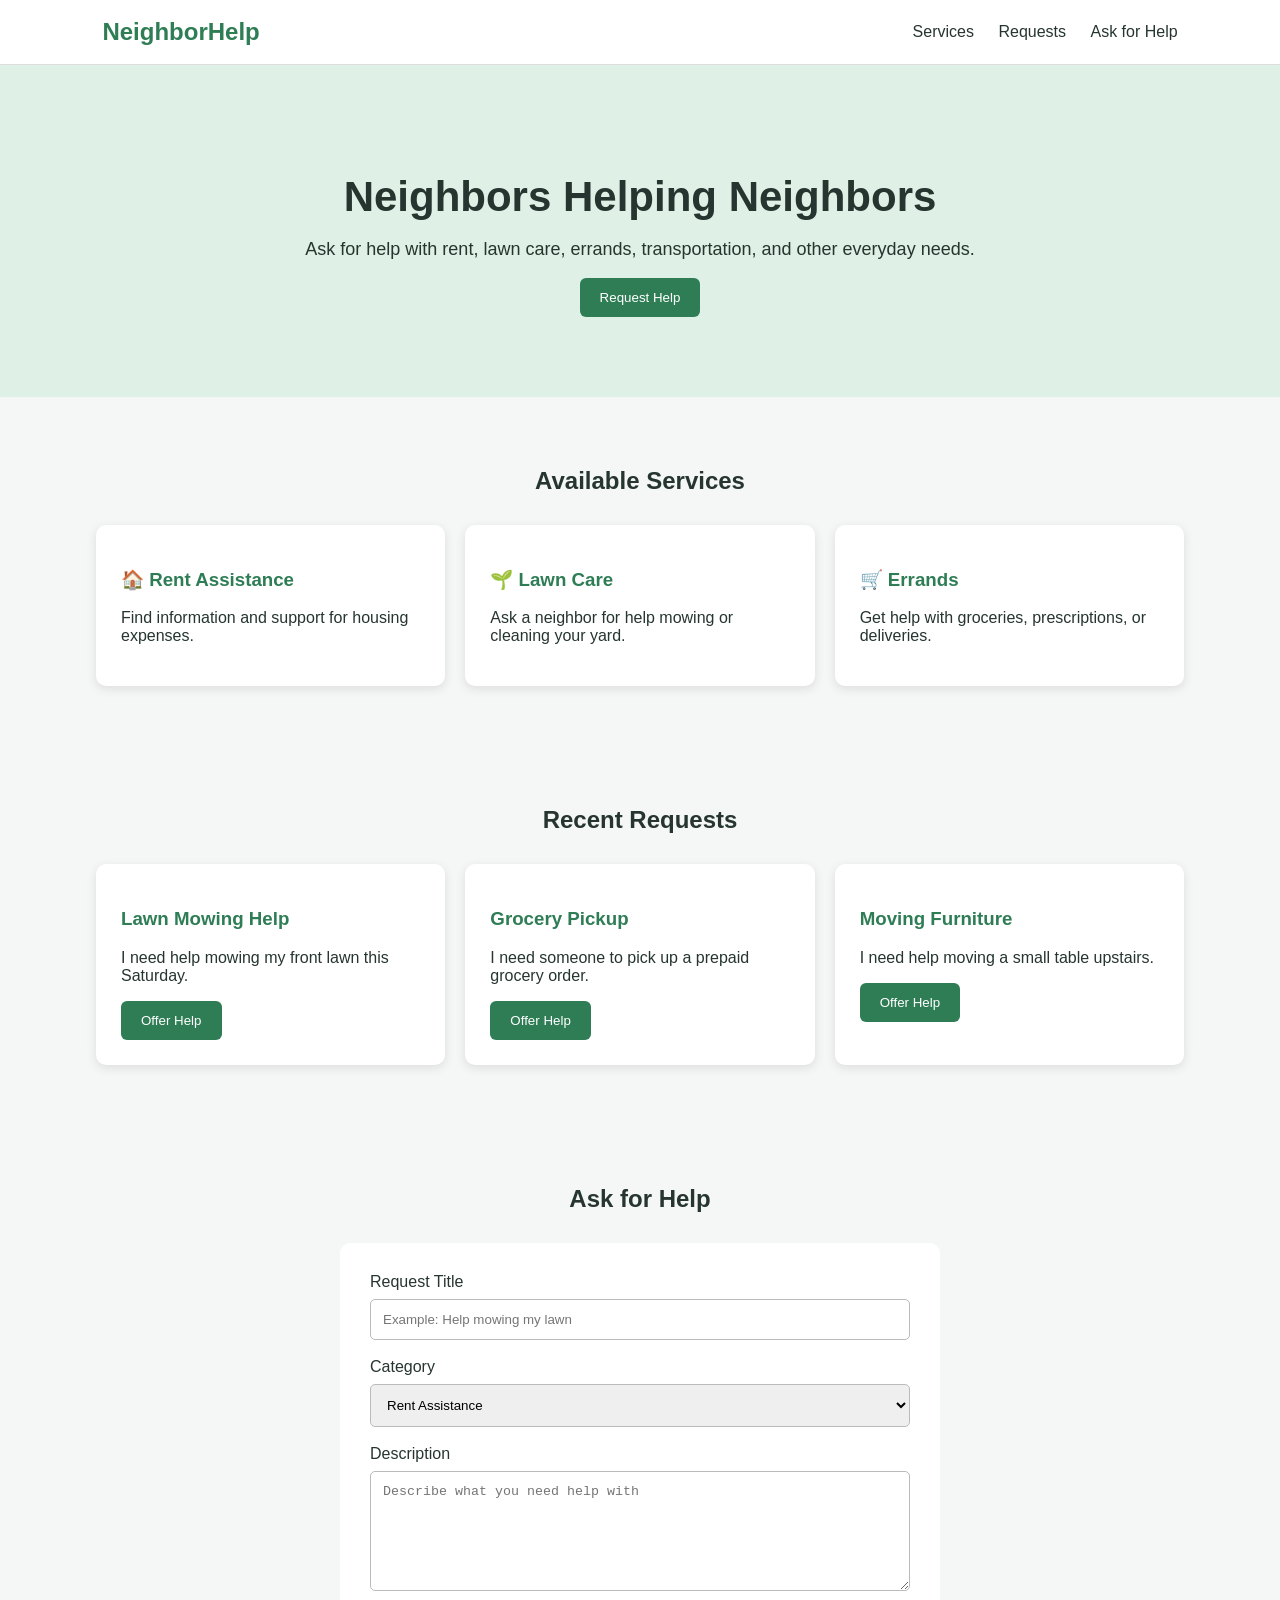
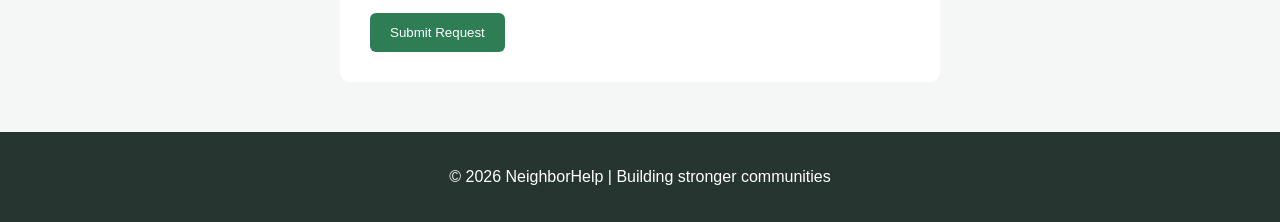
==== index.html @ ff583725 "Add initial HTML structure for site" ====
<!DOCTYPE html>
<html lang="en">
<head>
    <meta charset="UTF-8">
    <meta name="viewport" content="width=device-width, initial-scale=1.0">
    <title>NeighborHelp</title>

    <style>
        * {
            box-sizing: border-box;
        }

        body {
            margin: 0;
            font-family: Arial, sans-serif;
            background: #f4f7f5;
            color: #26352f;
        }

        header {
            background: white;
            padding: 18px 8%;
            display: flex;
            justify-content: space-between;
            align-items: center;
            border-bottom: 1px solid #ddd;
        }

        header h2 {
            margin: 0;
            color: #2e7d55;
        }

        nav a {
            margin-left: 20px;
            color: #26352f;
            text-decoration: none;
        }

        .hero {
            padding: 80px 10%;
            text-align: center;
            background: #dff1e6;
        }

        .hero h1 {
            font-size: 42px;
            margin-bottom: 10px;
        }

        .hero p {
            font-size: 18px;
        }

        button {
            padding: 12px 20px;
            background: #2e7d55;
            color: white;
            border: none;
            border-radius: 6px;
            cursor: pointer;
        }

        section {
            width: 85%;
            margin: auto;
            padding: 50px 0;
        }

        section h2 {
            text-align: center;
            margin-bottom: 30px;
        }

        .cards {
            display: grid;
            grid-template-columns: repeat(3, 1fr);
            gap: 20px;
        }

        .card {
            background: white;
            padding: 25px;
            border-radius: 10px;
            box-shadow: 0 3px 10px #ddd;
        }

        .card h3 {
            color: #2e7d55;
        }

        form {
            max-width: 600px;
            margin: auto;
            background: white;
            padding: 30px;
            border-radius: 10px;
        }

        input,
        select,
        textarea {
            width: 100%;
            padding: 12px;
            margin: 8px 0 18px;
            border: 1px solid #bbb;
            border-radius: 5px;
        }

        textarea {
            height: 120px;
            resize: vertical;
        }

        footer {
            background: #26352f;
            color: white;
            text-align: center;
            padding: 20px;
        }

        @media (max-width: 750px) {
            .cards {
                grid-template-columns: 1fr;
            }

            nav {
                display: none;
            }

            .hero h1 {
                font-size: 32px;
            }
        }
    </style>
</head>

<body>

    <header>
        <h2>NeighborHelp</h2>

        <nav>
            <a href="#services">Services</a>
            <a href="#requests">Requests</a>
            <a href="#help">Ask for Help</a>
        </nav>
    </header>

    <div class="hero">
        <h1>Neighbors Helping Neighbors</h1>

        <p>
            Ask for help with rent, lawn care, errands,
            transportation, and other everyday needs.
        </p>

        <a href="#help">
            <button>Request Help</button>
        </a>
    </div>

    <section id="services">
        <h2>Available Services</h2>

        <div class="cards">
            <div class="card">
                <h3>🏠 Rent Assistance</h3>
                <p>Find information and support for housing expenses.</p>
            </div>

            <div class="card">
                <h3>🌱 Lawn Care</h3>
                <p>Ask a neighbor for help mowing or cleaning your yard.</p>
            </div>

            <div class="card">
                <h3>🛒 Errands</h3>
                <p>Get help with groceries, prescriptions, or deliveries.</p>
            </div>
        </div>
    </section>

    <section id="requests">
        <h2>Recent Requests</h2>

        <div class="cards">
            <div class="card">
                <h3>Lawn Mowing Help</h3>
                <p>I need help mowing my front lawn this Saturday.</p>
                <button>Offer Help</button>
            </div>

            <div class="card">
                <h3>Grocery Pickup</h3>
                <p>I need someone to pick up a prepaid grocery order.</p>
                <button>Offer Help</button>
            </div>

            <div class="card">
                <h3>Moving Furniture</h3>
                <p>I need help moving a small table upstairs.</p>
                <button>Offer Help</button>
            </div>
        </div>
    </section>

    <section id="help">
        <h2>Ask for Help</h2>

        <form>
            <label>Request Title</label>
            <input type="text" placeholder="Example: Help mowing my lawn">

            <label>Category</label>
            <select>
                <option>Rent Assistance</option>
                <option>Lawn Care</option>
                <option>Errands</option>
                <option>Transportation</option>
                <option>Other</option>
            </select>

            <label>Description</label>
            <textarea placeholder="Describe what you need help with"></textarea>

            <button type="submit">Submit Request</button>
        </form>
    </section>

    <footer>
        <p>© 2026 NeighborHelp | Building stronger communities</p>
    </footer>

</body>
</html>
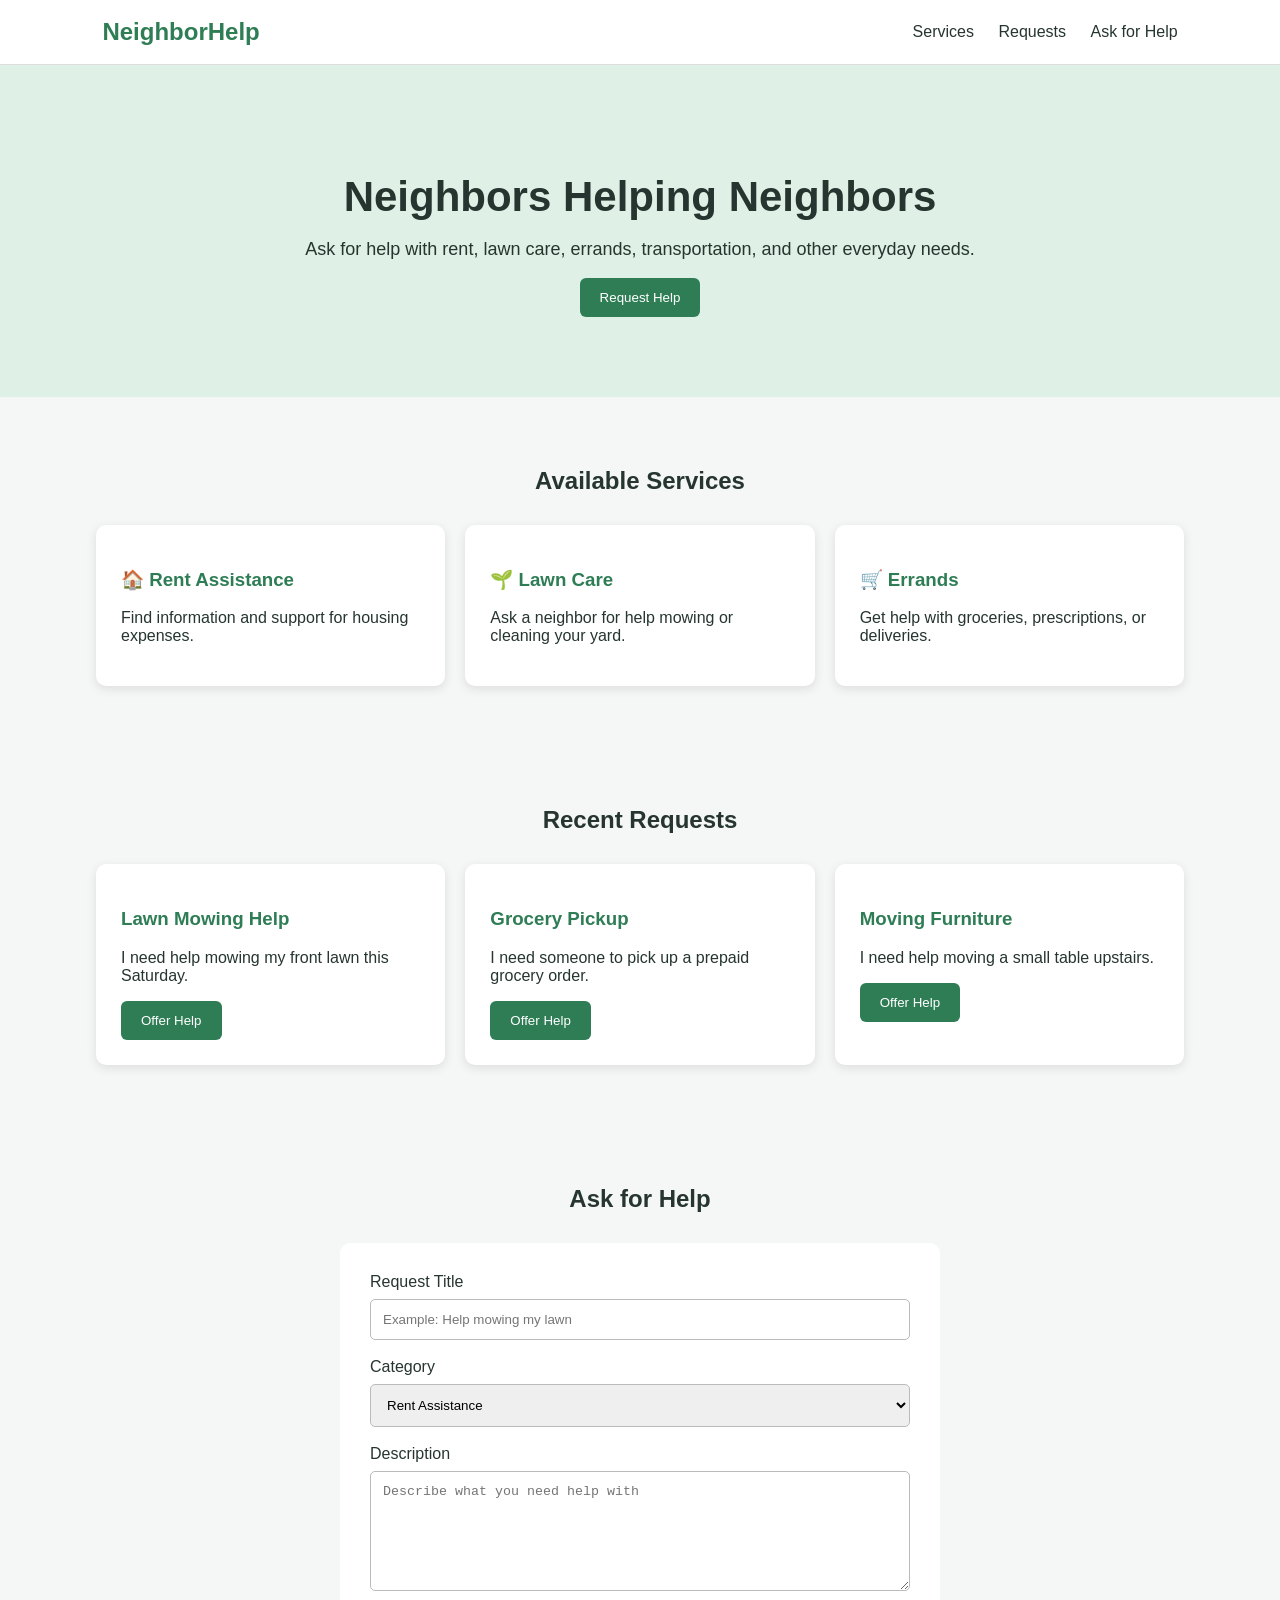
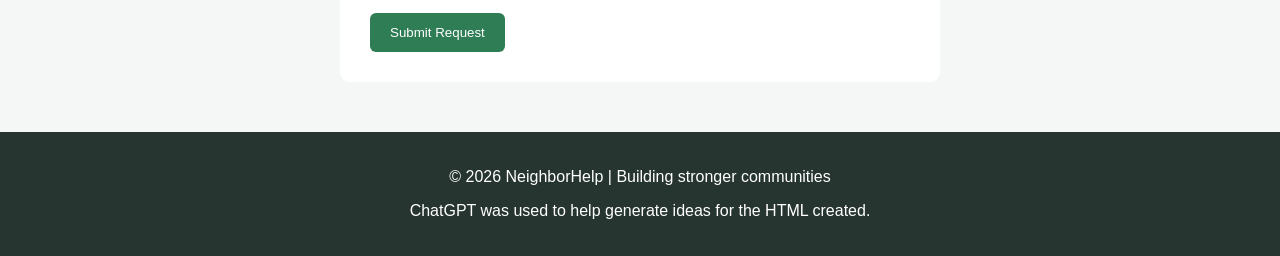
==== commit 47a9034c: "Update index.html" ====
--- a/index.html
+++ b/index.html
@@ -228,9 +228,10 @@
         </form>
     </section>
 
-    <footer>
-        <p>© 2026 NeighborHelp | Building stronger communities</p>
-    </footer>
+   <footer>
+    <p>© 2026 NeighborHelp | Building stronger communities</p>
+    <p>ChatGPT was used to help generate ideas for the HTML created.</p>
+   </footer>
 
 </body>
 </html>
